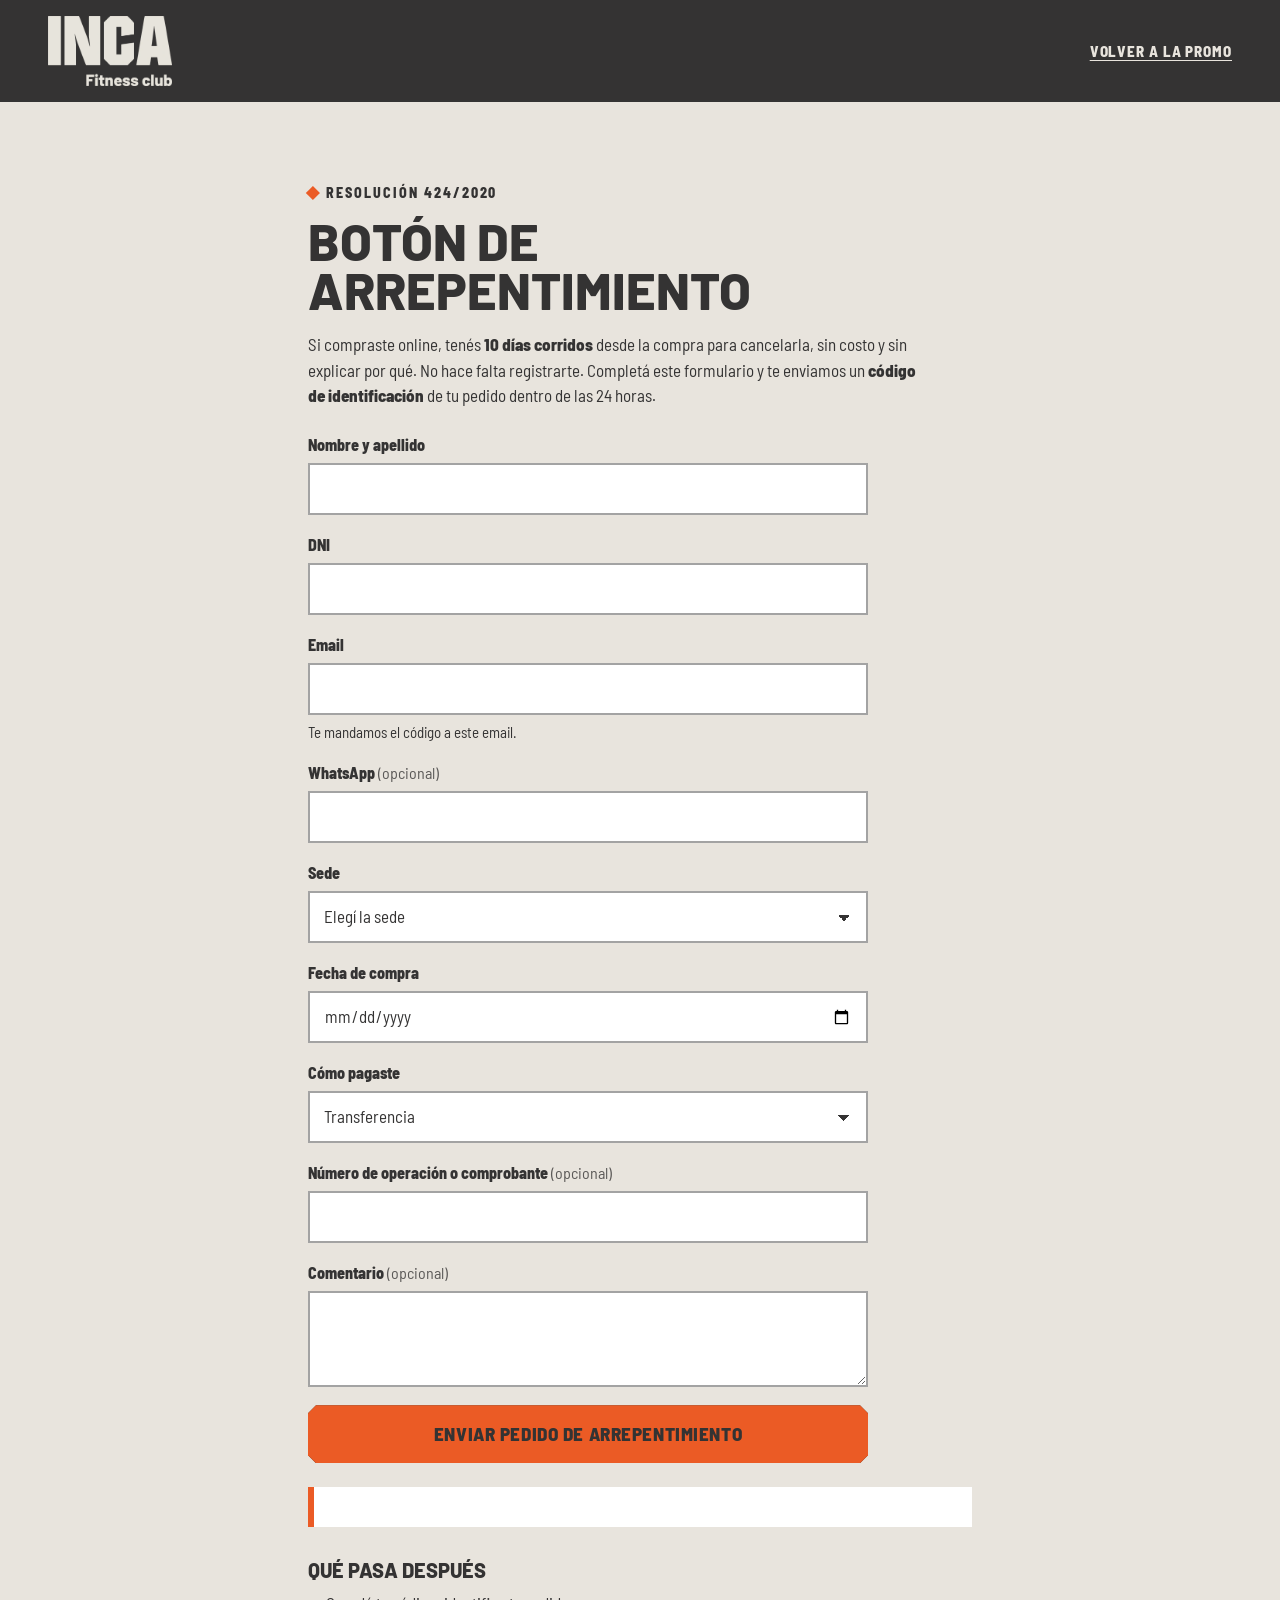
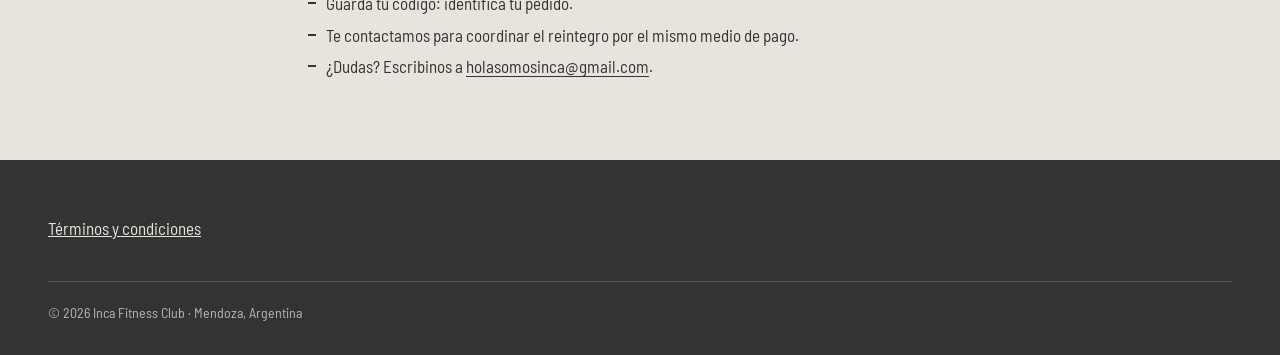
==== arrepentimiento.html @ 37b3ba37 "Add files via upload" ====
<!doctype html>
<html lang="es-AR" class="no-js">
<head>
  <meta charset="utf-8">
  <meta name="viewport" content="width=device-width, initial-scale=1, viewport-fit=cover">
  <title>Botón de arrepentimiento · Inca Fitness Club</title>
  <meta name="description" content="Cancelá tu compra online de Inca Fitness Club dentro de los 10 días corridos, sin registrarte.">
  <meta name="theme-color" content="#343333">
  <link rel="icon" type="image/png" sizes="32x32" href="assets/img/favicon-32.png">
  <link rel="apple-touch-icon" href="assets/img/apple-touch-icon.png">
  <link rel="stylesheet" href="css/styles.css?v=2">
  <script>document.documentElement.className=document.documentElement.className.replace('no-js','js');</script>
  <script src="promos.js?v=2" defer></script>
</head>
<body class="pagina-legal">

<header class="cabecera">
  <div class="wrap">
    <a href="index.html"><img src="assets/img/logo-inca-crema.webp" width="640" height="361" alt="Inca Fitness Club · volver a la promo"></a>
    <a class="volver" href="index.html">Volver a la promo</a>
  </div>
</header>

<main class="wrap legal">
  <p class="ceja">Resolución 424/2020</p>
  <h1>Botón de arrepentimiento</h1>
  <p>Si compraste online, tenés <strong>10 días corridos</strong> desde la compra para cancelarla, sin costo y sin explicar por qué. No hace falta registrarte. Completá este formulario y te enviamos un <strong>código de identificación</strong> de tu pedido dentro de las 24 horas.</p>

  <form class="form" id="form-arrepentimiento" novalidate>
    <div class="campo">
      <label class="campo__label" for="a-nombre">Nombre y apellido</label>
      <input id="a-nombre" name="nombre" type="text" autocomplete="name" required maxlength="80">
      <p class="campo__error" data-error="nombre" hidden>Escribí tu nombre y apellido.</p>
    </div>
    <div class="campo">
      <label class="campo__label" for="a-dni">DNI</label>
      <input id="a-dni" name="dni" type="text" inputmode="numeric" required maxlength="12">
      <p class="campo__error" data-error="dni" hidden>Escribí tu DNI, solo números.</p>
    </div>
    <div class="campo">
      <label class="campo__label" for="a-email">Email</label>
      <input id="a-email" name="email" type="email" autocomplete="email" required maxlength="120">
      <p class="campo__ayuda">Te mandamos el código a este email.</p>
      <p class="campo__error" data-error="email" hidden>Revisá el email.</p>
    </div>
    <div class="campo">
      <label class="campo__label" for="a-whatsapp">WhatsApp <span class="campo__opcional">(opcional)</span></label>
      <input id="a-whatsapp" name="whatsapp" type="tel" inputmode="tel" autocomplete="tel" maxlength="20">
    </div>
    <div class="campo">
      <label class="campo__label" for="a-sede">Sede</label>
      <select id="a-sede" name="sede" required>
        <option value="">Elegí la sede</option>
        <option>Ciudad</option><option>Godoy Cruz</option><option>Guaymallén</option><option>Carrodilla</option><option>Tupungato</option>
      </select>
      <p class="campo__error" data-error="sede" hidden>Elegí la sede.</p>
    </div>
    <div class="campo">
      <label class="campo__label" for="a-fecha">Fecha de compra</label>
      <input id="a-fecha" name="fechaCompra" type="date" required>
      <p class="campo__error" data-error="fechaCompra" hidden>Indicá la fecha de compra.</p>
    </div>
    <div class="campo">
      <label class="campo__label" for="a-pago">Cómo pagaste</label>
      <select id="a-pago" name="medioPago">
        <option>Transferencia</option>
        <option>Tarjeta de crédito</option>
      </select>
    </div>
    <div class="campo">
      <label class="campo__label" for="a-operacion">Número de operación o comprobante <span class="campo__opcional">(opcional)</span></label>
      <input id="a-operacion" name="operacion" type="text" maxlength="60">
    </div>
    <div class="campo">
      <label class="campo__label" for="a-comentario">Comentario <span class="campo__opcional">(opcional)</span></label>
      <textarea id="a-comentario" name="comentario" maxlength="500"></textarea>
    </div>
    <div class="trampa" aria-hidden="true"><label>No completar <input name="website" tabindex="-1" autocomplete="off"></label></div>
    <button type="submit" class="btn btn--ancho"><span class="btn__txt">Enviar pedido de arrepentimiento</span></button>
    <noscript><p>Si no podés usar este formulario, escribí a <a href="mailto:holasomosinca@gmail.com?subject=Bot%C3%B3n%20de%20arrepentimiento">holasomosinca@gmail.com</a> con tu nombre, DNI, sede y fecha de compra.</p></noscript>
  </form>

  <div class="codigo" id="resultado" hidden tabindex="-1" aria-live="polite"></div>

  <h2>Qué pasa después</h2>
  <ul>
    <li>Guardá tu código: identifica tu pedido.</li>
    <li>Te contactamos para coordinar el reintegro por el mismo medio de pago.</li>
    <li>¿Dudas? Escribinos a <a href="mailto:holasomosinca@gmail.com">holasomosinca@gmail.com</a>.</li>
  </ul>
</main>

<footer class="pie">
  <div class="wrap">
    <p><a class="volver" href="terminos.html" style="color:var(--crema)">Términos y condiciones</a></p>
    <p class="pie__copy">© 2026 Inca Fitness Club · Mendoza, Argentina</p>
  </div>
</footer>

<script>
/* Botón de arrepentimiento: genera el código, lo guarda en la planilla y ofrece enviarlo por email. */
document.addEventListener('DOMContentLoaded', () => {
  const form = document.getElementById('form-arrepentimiento');
  const res = document.getElementById('resultado');
  const A = (window.INCA && window.INCA.ajustes) || {};
  const email = A.emailContacto || 'holasomosinca@gmail.com';
  const reglas = {
    nombre: (v) => v.trim().length >= 2,
    dni: (v) => /^\d{6,9}$/.test(v.replace(/\D/g, '')),
    email: (v) => /^[^\s@]+@[^\s@]+\.[^\s@]{2,}$/.test(v.trim()),
    sede: (v) => !!v,
    fechaCompra: (v) => !!v
  };
  const validar = (el) => {
    const ok = reglas[el.name](el.value);
    const err = form.querySelector(`[data-error="${el.name}"]`);
    el.setAttribute('aria-invalid', String(!ok));
    if (err) { err.id = err.id || 'error-' + el.name; err.hidden = ok; ok ? el.removeAttribute('aria-describedby') : el.setAttribute('aria-describedby', err.id); }
    return ok;
  };
  Object.keys(reglas).forEach((n) => form.elements[n].addEventListener('blur', (e) => { if (e.target.value) validar(e.target); }));

  form.addEventListener('submit', (e) => {
    e.preventDefault();
    if (form.elements.website.value) return;
    const malos = Object.keys(reglas).map((n) => form.elements[n]).filter((el) => !validar(el));
    if (malos.length) { malos[0].focus(); return; }

    const hoy = new Date();
    const pad = (n) => String(n).padStart(2, '0');
    const azar = Math.random().toString(36).slice(2, 6).toUpperCase();
    const codigo = `ARR-${hoy.getFullYear()}${pad(hoy.getMonth() + 1)}${pad(hoy.getDate())}-${azar}`;
    const datos = { tipo: 'arrepentimiento', codigo, fecha: hoy.toISOString() };
    ['nombre', 'dni', 'email', 'whatsapp', 'sede', 'fechaCompra', 'medioPago', 'operacion', 'comentario'].forEach((n) => { datos[n] = form.elements[n].value.trim(); });

    let enviado = false;
    const url = (A.urlPlanilla || '').trim();
    if (url) {
      const body = new URLSearchParams(datos);
      try { enviado = navigator.sendBeacon ? navigator.sendBeacon(url, body) : false; } catch (err) { enviado = false; }
      if (!enviado) { fetch(url, { method: 'POST', mode: 'no-cors', body, keepalive: true }).catch(() => {}); enviado = true; }
    }

    const cuerpo = `Pedido de arrepentimiento\nCódigo: ${codigo}\nNombre: ${datos.nombre}\nDNI: ${datos.dni}\nEmail: ${datos.email}\nWhatsApp: ${datos.whatsapp}\nSede: ${datos.sede}\nFecha de compra: ${datos.fechaCompra}\nMedio de pago: ${datos.medioPago}\nOperación: ${datos.operacion}\nComentario: ${datos.comentario}`;
    const mailto = `mailto:${email}?subject=${encodeURIComponent('Botón de arrepentimiento ' + codigo)}&body=${encodeURIComponent(cuerpo)}`;
    const esc = (s) => String(s).replace(/[&<>"']/g, (c) => ({ '&': '&amp;', '<': '&lt;', '>': '&gt;', '"': '&quot;', "'": '&#39;' }[c]));
    res.innerHTML = `
      <p class="ceja">Tu código de arrepentimiento</p>
      <p class="codigo__valor">${esc(codigo)}</p>
      <p>${enviado
        ? `Recibimos tu pedido. Te lo confirmamos por email a <strong>${esc(datos.email)}</strong> dentro de las 24 horas.`
        : 'Para terminar, mandanos tu pedido por email con el botón de abajo.'}</p>
      <a class="${enviado ? 'boton-linea' : 'btn btn--ancho'}" href="${mailto}"><span class="btn__txt">${enviado ? 'Enviar también por email' : 'Enviar pedido por email'}</span></a>`;
    form.hidden = true;
    res.hidden = false;
    res.focus();
  });
});
</script>
</body>
</html>
---- css/styles.css ----
/* =====================================================================
   INCA FITNESS CLUB · Landing de promociones
   Estilos base. Colores y letras: solo los del manual de marca v1.0.
   ===================================================================== */

/* ---------- Fuentes (Barlow, servidas desde el proyecto) ---------- */
@font-face{font-family:"Barlow";src:url(../assets/fonts/barlow-800.woff2) format("woff2");font-weight:800;font-style:normal;font-display:swap}
@font-face{font-family:"Barlow Semi Condensed";src:url(../assets/fonts/barlow-semi-condensed-400.woff2) format("woff2");font-weight:400;font-style:normal;font-display:swap}
@font-face{font-family:"Barlow Semi Condensed";src:url(../assets/fonts/barlow-semi-condensed-600.woff2) format("woff2");font-weight:600;font-style:normal;font-display:swap}
@font-face{font-family:"Barlow Semi Condensed";src:url(../assets/fonts/barlow-semi-condensed-800.woff2) format("woff2");font-weight:800;font-style:normal;font-display:swap}

/* ---------- Tokens ---------- */
:root{
  /* Color: manual de marca (3 colores + blanco para respirar) */
  --naranja:#EB5B25;
  --carbon:#343333;
  --crema:#E8E4DD;
  --blanco:#FFFFFF;
  --cta:var(--naranja);
  --cta-ink:var(--carbon);            /* crema sobre naranja no se lee: letra carbón */
  --ink:var(--carbon);
  --bg:var(--crema);
  --surface:var(--blanco);
  --line:rgba(52,51,51,.16);
  --line-dark:rgba(232,228,221,.18);
  --muted:rgba(52,51,51,.78);
  --muted-dark:rgba(232,228,221,.74);
  --gris-claro:#6F6D6B;               /* texto secundario sobre blanco (contraste 5:1) */
  --error:var(--naranja);

  /* Letras */
  --font-display:"Barlow","Barlow Semi Condensed",system-ui,-apple-system,"Segoe UI",sans-serif;
  --font-body:"Barlow Semi Condensed",system-ui,-apple-system,"Segoe UI",sans-serif;

  /* Forma: esquinas cortadas, salen de la C de INCA */
  --chaflan-sm:8px;
  --chaflan:14px;
  --chaflan-lg:clamp(20px,5vw,34px);
  --tilt:-4deg;                       /* inclinación de la etiqueta naranja */

  /* Movimiento: sólido y directo. Entra rápido, frena firme, sin rebotes.
     El único rebote es el sello de la oferta. */
  --ease:cubic-bezier(.2,.9,.25,1);
  --ease-io:cubic-bezier(.7,0,.2,1);
  --ease-pop:cubic-bezier(.3,1.55,.5,1);
  --dur:.55s;
  --dist:36px;
  --stagger:60ms;
  --t-hover:.18s;

  /* Espacio */
  --gutter:clamp(16px,5vw,48px);
  --maxw:1200px;
  --section-y:clamp(64px,11vw,128px);
}

/* ---------- Base ---------- */
*,*::before,*::after{box-sizing:border-box}
html{-webkit-text-size-adjust:100%;text-size-adjust:100%;scroll-behavior:smooth}
@media (prefers-reduced-motion:reduce){html{scroll-behavior:auto}}
body{margin:0;background:var(--bg);color:var(--ink);font-family:var(--font-body);font-size:1.0625rem;line-height:1.5;overflow-x:clip;-webkit-font-smoothing:antialiased}
img,svg,video{display:block;max-width:100%;height:auto}
a{color:inherit}
button{font:inherit;color:inherit}
h1,h2,h3,p,ul,ol,figure{margin:0}
ul,ol{padding:0;list-style:none}
:focus-visible{outline:3px solid currentColor;outline-offset:3px}
.sr-only{position:absolute!important;width:1px;height:1px;padding:0;margin:-1px;overflow:hidden;clip:rect(0,0,0,0);white-space:nowrap;border:0}
.wrap{width:100%;max-width:calc(var(--maxw) + var(--gutter)*2);margin-inline:auto;padding-inline:var(--gutter)}

/* Marcador visible de dato pendiente (se borra cuando llega el dato real) */
.completar{background:var(--naranja);color:var(--carbon);font-weight:800;padding:0 .3em;font-style:normal}

/* ---------- Esquinas cortadas (chaflán) ---------- */
.chaflan{--c:var(--chaflan);clip-path:polygon(var(--c) 0,calc(100% - var(--c)) 0,100% var(--c),100% calc(100% - var(--c)),calc(100% - var(--c)) 100%,var(--c) 100%,0 calc(100% - var(--c)),0 var(--c))}

/* ---------- Ceja (etiqueta chica sobre títulos) ---------- */
.ceja{display:flex;align-items:center;gap:.6em;font-family:var(--font-body);font-weight:800;font-size:.875rem;letter-spacing:.14em;text-transform:uppercase}
.ceja::before{content:"";flex:none;width:.7em;height:.7em;background:var(--naranja);transform:rotate(45deg)}

/* ---------- Títulos ---------- */
.titulo{font-family:var(--font-display);font-weight:800;text-transform:uppercase;line-height:.95;letter-spacing:-.01em;font-size:clamp(2rem,8vw,3.5rem)}

/* ---------- Botón principal: bloque naranja con su bloque sólido detrás ---------- */
.btn{--btn-sombra:var(--carbon);position:relative;isolation:isolate;display:inline-flex;align-items:center;justify-content:center;gap:.6em;min-height:58px;padding:.85em 1.5em .8em;border:0;background:none;color:var(--cta-ink);font-family:var(--font-body);font-weight:800;font-size:1.1875rem;line-height:1.1;letter-spacing:.03em;text-transform:uppercase;text-decoration:none;cursor:pointer;-webkit-tap-highlight-color:transparent;touch-action:manipulation}
.btn::before,.btn::after{content:"";position:absolute;inset:0;z-index:-1;--c:var(--chaflan-sm);clip-path:polygon(var(--c) 0,calc(100% - var(--c)) 0,100% var(--c),100% calc(100% - var(--c)),calc(100% - var(--c)) 100%,var(--c) 100%,0 calc(100% - var(--c)),0 var(--c))}
.btn::after{background:var(--btn-sombra);z-index:-2}
.btn::before{background:var(--cta);transition:transform var(--t-hover) var(--ease)}
.btn__txt,.btn__flecha{transition:transform var(--t-hover) var(--ease)}
.btn__flecha{width:1.1em;height:1.1em;flex:none}
.btn--oscuro{--btn-sombra:var(--crema)}
.btn--ancho{width:100%}
.btn--compacto{min-height:50px;padding:.6em 1.1em}
@media (hover:hover) and (pointer:fine){
  .btn:hover::before,.btn:hover .btn__txt{transform:translate(-4px,-4px)}
  .btn:hover .btn__flecha{transform:translate(2px,-4px)}
}
.btn:active::before,.btn:active .btn__txt,.btn:active .btn__flecha{transform:translate(0,0) scale(.97)}
.btn:focus-visible{outline:3px solid var(--btn-sombra);outline-offset:4px}
.btn[disabled]{opacity:.6;pointer-events:none}

/* ---------- Sello: la etiqueta naranja inclinada (sale de tus posts) ---------- */
.sello{display:inline-flex;flex-direction:column;align-items:flex-start;background:var(--naranja);color:var(--carbon);font-family:var(--font-display);font-weight:800;text-transform:uppercase;line-height:.95;padding:.45em .65em .5em;transform:rotate(var(--tilt));transform-origin:20% 60%}
.sello__a{font-size:clamp(1.55rem,6.6vw,2.25rem);letter-spacing:-.005em}
.sello__b{font-family:var(--font-body);font-size:1.25rem;letter-spacing:.02em;margin-top:.2em}
.sello--chico .sello__a{font-size:1.375rem}
.sello--chico .sello__b{font-size:1.1875rem}

/* =====================================================================
   PRIMERA PANTALLA (lo que se ve al tocar la historia)
   Ocupa justo el alto del celular. Los tamaños usan "svh" (alto chico
   de la pantalla) para que entre todo también en el navegador de
   Instagram, que es más bajo porque tiene barras arriba y abajo.
   ===================================================================== */
.portada{position:relative;overflow:hidden;isolation:isolate;display:flex;min-height:100vh;min-height:100svh;background:var(--carbon);color:var(--crema)}
.portada__fondo{position:absolute;inset:0;z-index:-1;background:var(--carbon)}
.portada__fondo video{width:100%;height:100%;object-fit:cover;filter:grayscale(1) contrast(1.1) brightness(.4)}
/* Velo carbón: más oscuro donde va el texto, para que se lea siempre
   (medido cuadro por cuadro: el 365 naranja queda con contraste 3:1 o más) */
.portada__fondo::after{content:"";position:absolute;inset:0;background:linear-gradient(180deg,rgba(52,51,51,.5) 0%,rgba(52,51,51,.78) 22%,rgba(52,51,51,.84) 55%,rgba(52,51,51,.93) 100%)}
.portada__inner{display:flex;flex-direction:column;gap:clamp(10px,2.2svh,24px);padding-block:clamp(12px,2.4svh,26px) calc(clamp(14px,2.6svh,28px) + env(safe-area-inset-bottom))}
.portada__logo{width:124px;height:auto;flex:none}                   /* manual: nunca menos de 120 de ancho */
.portada__centro{flex:1;display:flex;flex-direction:column;justify-content:center;align-items:flex-start;gap:clamp(8px,1.6svh,16px)}
.portada__titulo{font-family:var(--font-display);font-weight:800;text-transform:uppercase}
.portada__num{display:block;color:var(--naranja);font-size:min(46vw,22svh);line-height:.8;letter-spacing:-.045em;margin-left:-.05em;padding-top:.04em}
.portada__txt{display:block;font-size:min(8.2vw,5.4svh);line-height:.94;letter-spacing:-.005em;margin-top:.3em;max-width:14ch}
.portada__sello{margin-top:6px}
.portada__accion{display:grid;gap:clamp(10px,1.8svh,16px)}
@media (max-height:640px){.portada .sello__b{display:none}}

/* Contador hasta el cierre de la promo */
.contador{display:grid;gap:8px}
.contador__label{display:flex;align-items:center;gap:.55em;font-weight:800;font-size:.9375rem;letter-spacing:.05em;text-transform:uppercase;line-height:1.2}
.contador__label::before{content:"";flex:none;width:.6em;height:.6em;background:var(--naranja);transform:rotate(45deg)}
.contador__cajas{display:grid;grid-template-columns:repeat(4,minmax(0,1fr));gap:8px}
.contador__cajas[hidden]{display:none}
.contador__caja{--c:6px;display:flex;align-items:baseline;justify-content:center;gap:.28em;padding:9px 4px 8px;background:rgba(232,228,221,.1);clip-path:polygon(var(--c) 0,calc(100% - var(--c)) 0,100% var(--c),100% calc(100% - var(--c)),calc(100% - var(--c)) 100%,var(--c) 100%,0 calc(100% - var(--c)),0 var(--c))}
.contador__caja b{font-family:var(--font-display);font-weight:800;font-size:clamp(1.5rem,6.6vw,2rem);line-height:1;font-variant-numeric:tabular-nums}
.contador__caja small{font-size:.8125rem;font-weight:600;color:var(--muted-dark)}

@media (min-width:900px){
  .portada__inner{display:grid;grid-template-columns:minmax(0,1fr) minmax(0,.75fr);grid-template-rows:auto 1fr auto;column-gap:clamp(40px,6vw,96px);padding-block:28px 44px}
  .portada__logo{width:150px}
  .portada__inner > *{grid-column:1}
  .portada__accion{max-width:520px}
  .portada__txt{max-width:16ch}
  .portada__sello{margin-top:14px}
  /* En la compu el video va enmarcado a la derecha, sin texto encima */
  .portada__fondo{--c:var(--chaflan-lg);inset:auto;z-index:0;top:50%;right:max(var(--gutter),calc((100vw - var(--maxw)) / 2));height:min(84vh,780px);aspect-ratio:9/16;translate:0 -50%;clip-path:polygon(var(--c) 0,calc(100% - var(--c)) 0,100% var(--c),100% calc(100% - var(--c)),calc(100% - var(--c)) 100%,var(--c) 100%,0 calc(100% - var(--c)),0 var(--c))}
  .portada__fondo video{filter:grayscale(1) contrast(1.05) brightness(.9)}
  .portada__fondo::after{background:rgba(52,51,51,.18)}
  .portada__inner{position:relative;z-index:1}
}

/* Firma: el 365 entra deslizándose, el sello cae y el botón da un empujón.
   El titular y el botón NO se ocultan nunca: se ven desde el primer instante. */
@media (prefers-reduced-motion:no-preference){
  .portada--play .portada__num{animation:num-in .8s var(--ease) both}
  .portada--play .portada__sello{animation:sello-cae .42s var(--ease-pop) .45s both}
  .portada--play .portada__btn{animation:empuje .5s var(--ease) 1s both}
}
@keyframes num-in{from{transform:translateY(10%) scale(.94)}to{transform:none}}
@keyframes sello-in{from{transform:rotate(-16deg) scale(1.8);opacity:0}to{transform:rotate(var(--tilt)) scale(1);opacity:1}}
/* El sello de la primera pantalla nunca arranca invisible: solo cae y se acomoda */
@keyframes sello-cae{from{transform:rotate(-14deg) scale(1.35)}to{transform:rotate(var(--tilt)) scale(1)}}
@keyframes empuje{0%,100%{transform:none}40%{transform:scale(1.04)}}

/* =====================================================================
   SECCIONES
   ===================================================================== */
.seccion{padding-block:var(--section-y)}
.seccion--crema{background:var(--crema);color:var(--carbon)}
.seccion--blanca{background:var(--blanco);color:var(--carbon)}
.seccion--carbon{background:var(--carbon);color:var(--crema)}
.seccion .titulo{margin:14px 0 18px;max-width:18ch}
.seccion__intro{max-width:52ch;font-size:1.125rem;color:var(--muted);margin-bottom:32px}
.seccion--carbon .seccion__intro{color:var(--muted-dark)}

/* Condiciones debajo de las sedes */
.condiciones{display:grid;gap:8px;margin-top:28px;max-width:70ch;font-size:.9375rem;color:var(--muted)}
.condiciones li{position:relative;padding-left:18px}
.condiciones li::before{content:"";position:absolute;left:0;top:.62em;width:8px;height:2px;background:var(--carbon)}

/* ---------- Sedes y precios ---------- */
.sedes{display:grid;gap:14px}
.sede{--c:var(--chaflan);display:grid;gap:16px;align-content:start;padding:22px 20px 20px;background:var(--blanco);color:var(--carbon);clip-path:polygon(var(--c) 0,calc(100% - var(--c)) 0,100% var(--c),100% calc(100% - var(--c)),calc(100% - var(--c)) 100%,var(--c) 100%,0 calc(100% - var(--c)),0 var(--c))}
.sede__nombre{font-family:var(--font-display);font-weight:800;text-transform:uppercase;font-size:1.75rem;line-height:1}
.sede__dir{color:var(--gris-claro);font-size:.9375rem;line-height:1.35;margin-top:6px}
.sede__precio{display:flex;flex-wrap:wrap;align-items:center;gap:8px 14px}
.sede__monto{font-family:var(--font-display);font-weight:800;font-size:clamp(2.2rem,10vw,2.75rem);line-height:.9;letter-spacing:-.02em;white-space:nowrap}
.sede__ahorro{background:var(--naranja);color:var(--carbon);font-weight:800;font-size:1.1875rem;line-height:1;padding:.3em .5em;text-transform:uppercase;letter-spacing:.02em;rotate:var(--tilt)}
.sede__acciones{display:flex;flex-wrap:wrap;gap:10px}
.sede__acciones .btn{flex:1 1 100%}
.boton-linea{display:inline-flex;align-items:center;gap:.5em;min-height:44px;padding:.5em 1em;border:2px solid var(--carbon);font-weight:800;font-size:.9375rem;letter-spacing:.04em;text-transform:uppercase;text-decoration:none;color:var(--carbon);background:transparent;transition:transform var(--t-hover) var(--ease)}
.boton-linea svg{width:1.15em;height:1.15em;flex:none}
@media (hover:hover) and (pointer:fine){.boton-linea:hover{transform:translateY(-2px)}}
.boton-linea:active{transform:scale(.97)}
@media (min-width:760px){.sedes{grid-template-columns:repeat(2,minmax(0,1fr))}}
@media (min-width:1100px){.sedes{grid-template-columns:repeat(3,minmax(0,1fr))}}

/* ---------- Cómo comprar ---------- */
.pasos{display:grid;gap:28px;counter-reset:paso;position:relative;z-index:1}
.paso{display:grid;grid-template-columns:auto 1fr;column-gap:18px;row-gap:4px;align-items:start;align-content:start}
.paso__num{grid-row:span 2;display:grid;place-items:center;width:64px;height:64px;background:var(--carbon);color:var(--crema);font-family:var(--font-display);font-weight:800;font-size:2.25rem;line-height:1;--c:12px;clip-path:polygon(var(--c) 0,calc(100% - var(--c)) 0,100% var(--c),100% calc(100% - var(--c)),calc(100% - var(--c)) 100%,var(--c) 100%,0 calc(100% - var(--c)),0 var(--c))}
.paso:last-child .paso__num{background:var(--naranja);color:var(--carbon)}
.paso__titulo{font-family:var(--font-display);font-weight:800;text-transform:uppercase;font-size:1.375rem;line-height:1.05;margin-top:6px}
.paso p{color:var(--muted)}
.pasos__linea{display:none}
@media (min-width:900px){
  .wrap:has(> .pasos){position:relative}
  .pasos{grid-template-columns:repeat(3,1fr);gap:40px}
  .paso{grid-template-columns:1fr;row-gap:10px}
  .paso__num{grid-row:auto;width:80px;height:80px;font-size:2.75rem}
  .pasos__linea{display:block;position:relative;height:4px;background:var(--naranja);margin-top:-4px;transform-origin:left center}
  .pasos{padding-bottom:28px}
}

/* ---------- Por qué Inca ---------- */
.porque{display:grid;gap:clamp(36px,6vw,72px);align-items:center}
.beneficios{display:grid;gap:26px;margin-top:10px}
.beneficio{display:grid;gap:6px;padding-top:18px;border-top:1px solid var(--line-dark)}
.beneficio__num{display:flex;align-items:baseline;gap:.25em;font-family:var(--font-display);font-weight:800;text-transform:uppercase;font-size:clamp(2.6rem,10vw,3.6rem);line-height:.9;color:var(--naranja)}
.beneficio__num small{font-size:.42em;color:var(--crema);letter-spacing:.02em}
.beneficio > p:last-child{color:var(--muted-dark);max-width:44ch}
.porque__foto{--c:var(--chaflan-lg);width:min(100%,420px);justify-self:center;aspect-ratio:4/5;background:#2b2a2a;overflow:hidden}
.porque__foto img{width:100%;height:100%;object-fit:cover;object-position:30% 30%}
@media (min-width:900px){.porque{grid-template-columns:1.2fr .8fr}.porque__foto{justify-self:end}}

/* ---------- Comunidad ---------- */
.comunidad{display:grid;gap:28px}
.collage{display:grid;grid-template-columns:1fr 1fr;gap:14px;align-items:start}
.collage__foto{--c:var(--chaflan);overflow:hidden;rotate:var(--rot,0deg);background:var(--carbon)}
.collage__foto img{width:100%;height:100%;object-fit:cover}
.collage__foto--ancha{grid-column:1 / -1;aspect-ratio:3/2}
.collage__foto:not(.collage__foto--ancha){aspect-ratio:3/4}
.collage__foto:nth-child(3){margin-top:28px}
@media (min-width:900px){
  .comunidad{grid-template-columns:.8fr 1.2fr;align-items:center}
  .collage{grid-template-columns:1.25fr 1fr 1fr;gap:18px}
  .collage__foto--ancha{grid-column:auto;aspect-ratio:4/5}
  .collage__foto:nth-child(2){margin-top:48px}
  .collage__foto:nth-child(3){margin-top:-24px}
  .collage__foto--ancha img{object-position:58% 50%}
}

/* ---------- Preguntas frecuentes ---------- */
.faq{display:grid;gap:24px}
@media (min-width:900px){.faq{grid-template-columns:.75fr 1.25fr;align-items:start}.faq__cabeza{position:sticky;top:32px}}
.faq__lista{border-top:2px solid var(--carbon)}
.pregunta{border-bottom:1px solid var(--line)}
.pregunta summary{display:flex;justify-content:space-between;align-items:center;gap:16px;min-height:60px;padding:16px 0;cursor:pointer;list-style:none;font-weight:800;font-size:1.125rem;line-height:1.25}
.pregunta summary::-webkit-details-marker{display:none}
.pregunta summary::after{content:"";flex:none;width:18px;height:18px;background:linear-gradient(var(--carbon),var(--carbon)) center/100% 3px no-repeat,linear-gradient(var(--carbon),var(--carbon)) center/3px 100% no-repeat;transition:transform var(--t-hover) var(--ease)}
.pregunta[open] summary::after{transform:rotate(45deg)}
.pregunta p{padding:0 0 20px;max-width:60ch;color:var(--muted)}
.faq__dudas{display:grid;gap:10px;padding-top:28px}
.faq__dudas > p{font-weight:800;font-size:1.125rem}
.enlace-wa{display:inline-flex;align-items:center;gap:.6em;justify-self:start;min-height:48px;padding:.6em 1.1em;border:2px solid currentColor;background:transparent;font-weight:800;font-size:1rem;letter-spacing:.03em;text-transform:uppercase;cursor:pointer;transition:transform var(--t-hover) var(--ease)}
.enlace-wa svg{width:1.3em;height:1.3em;flex:none}
@media (hover:hover) and (pointer:fine){.enlace-wa:hover{transform:translateY(-2px)}}
.enlace-wa:active{transform:scale(.97)}

/* ---------- Cierre naranja ---------- */
.cierre{position:relative;overflow:hidden;background:var(--naranja);color:var(--carbon);padding-block:clamp(72px,12vw,140px)}
.cierre__inner{position:relative;z-index:1;display:flex;flex-direction:column;align-items:flex-start;gap:22px}
.cierre__titulo{max-width:16ch;font-size:clamp(2.3rem,9.5vw,4.4rem)}
.cierre__gigante{position:absolute;z-index:0;right:-.18em;bottom:-.2em;font-family:var(--font-display);font-weight:800;font-size:clamp(14rem,70vw,38rem);line-height:.8;letter-spacing:-.04em;color:rgba(52,51,51,.1);pointer-events:none;user-select:none;white-space:nowrap}
.sello--carbon{background:var(--carbon);color:var(--crema)}
.estado{display:flex;align-items:center;gap:.55em;font-weight:800;font-size:1.0625rem;line-height:1.25}
.estado::before{content:"";flex:none;width:.6em;height:.6em;background:var(--naranja);transform:rotate(45deg)}
.estado:empty{display:none}
.estado--cierre{font-size:1.1875rem}
.estado--cierre::before{background:var(--carbon)}
.btn--carbon{--cta:var(--carbon);--cta-ink:var(--crema);--btn-sombra:var(--crema)}
.enlace-wa--cierre{font-size:1.1875rem}

/* ---------- Pie ---------- */
.pie{background:var(--carbon);color:var(--crema);padding-block:56px 32px}
.pie__grid{display:grid;gap:36px}
.pie__logo{width:150px}
.pie__lema{margin-top:14px;font-family:var(--font-display);font-weight:800;text-transform:uppercase;letter-spacing:.06em}
.pie__titulo{font-family:var(--font-display);font-weight:800;text-transform:uppercase;font-size:1.125rem;margin-bottom:10px}
.pie__legal > p{font-size:.9375rem;color:var(--muted-dark);max-width:70ch}
.pie__links{display:grid;gap:10px;margin:20px 0 24px;font-size:.9375rem}
.pie__links a{color:var(--crema);text-underline-offset:3px}
.btn-arrepentimiento{display:inline-flex;align-items:center;min-height:48px;padding:.6em 1.2em;border:2px solid var(--crema);color:var(--crema);font-weight:800;letter-spacing:.06em;text-transform:uppercase;text-decoration:none}
.btn-arrepentimiento:hover{background:var(--crema);color:var(--carbon)}
.pie__copy{margin-top:40px;padding-top:20px;border-top:1px solid var(--line-dark);font-size:.875rem;color:var(--muted-dark)}
@media (min-width:900px){.pie__grid{grid-template-columns:1fr 2fr}}

/* ---------- Barra fija del celular ---------- */
.barra{position:fixed;left:0;right:0;bottom:0;z-index:50;display:flex;align-items:center;justify-content:space-between;gap:12px;padding:10px var(--gutter) calc(10px + env(safe-area-inset-bottom));background:var(--carbon);color:var(--crema);border-top:1px solid var(--line-dark);transition:transform .32s var(--ease)}
.barra__texto{display:grid;line-height:1.15;min-width:0}
.barra__texto strong{font-family:var(--font-display);font-weight:800;text-transform:uppercase;font-size:1.0625rem}
.barra__texto span{font-size:.9375rem;color:var(--muted-dark);white-space:nowrap;overflow:hidden;text-overflow:ellipsis}
.btn--chico{--btn-sombra:var(--crema);min-height:48px;padding:.6em 1.05em;font-size:1.1875rem;flex:none}
.barra.is-oculta{transform:translateY(110%)}
body{padding-bottom:76px}
@media (min-width:900px){.barra{display:none}body{padding-bottom:0}}

/* =====================================================================
   HOJA DE COMPRA (diálogo): sede → precio → forma de pago
   En el celular sube desde abajo, como las hojas de Instagram.
   ===================================================================== */
.hoja{border:0;padding:0;margin:auto auto 0;width:100%;max-width:560px;max-height:92vh;max-height:92dvh;overflow:auto;overscroll-behavior:contain;background:var(--crema);color:var(--carbon)}
.hoja::backdrop{background:rgba(52,51,51,.78)}
@media (min-width:700px){.hoja{margin:auto;--c:var(--chaflan);clip-path:polygon(var(--c) 0,calc(100% - var(--c)) 0,100% var(--c),100% calc(100% - var(--c)),calc(100% - var(--c)) 100%,var(--c) 100%,0 calc(100% - var(--c)),0 var(--c))}}
@media (prefers-reduced-motion:no-preference){.hoja[open]{animation:hoja-in .34s var(--ease) both}}
@keyframes hoja-in{from{transform:translateY(48px)}to{transform:none}}
.hoja__cabeza{position:sticky;top:0;z-index:2;display:flex;align-items:center;gap:12px;min-height:60px;padding:8px 8px 8px 20px;background:var(--carbon);color:var(--crema)}
.hoja__titulo{flex:1;font-family:var(--font-display);font-weight:800;text-transform:uppercase;font-size:1.375rem;line-height:1}
.hoja__paso{flex:1;font-weight:800;font-size:.875rem;letter-spacing:.12em;text-transform:uppercase;color:var(--muted-dark)}
.hoja__volver{display:inline-flex;align-items:center;gap:.4em;min-height:44px;padding:0 6px 0 0;border:0;background:none;color:var(--crema);font-weight:800;font-size:.9375rem;letter-spacing:.06em;text-transform:uppercase;cursor:pointer}
.hoja__volver[hidden]{display:none}
.hoja__volver svg{width:18px;height:18px;flex:none}
.hoja__cerrar{display:grid;place-items:center;width:44px;height:44px;border:0;background:transparent;color:var(--crema);cursor:pointer}
.hoja__cerrar svg{width:22px;height:22px}

.vista{display:grid;gap:16px;padding:20px 20px calc(24px + env(safe-area-inset-bottom))}
.vista[hidden]{display:none}
.vista__titulo{font-family:var(--font-display);font-weight:800;text-transform:uppercase;font-size:clamp(1.75rem,7.6vw,2.25rem);line-height:.95;outline:none}
.vista__titulo span{background:linear-gradient(transparent 64%,var(--naranja) 64%);padding-inline:.04em}
.vista__nota{font-size:.9375rem;color:var(--muted)}
:where(.vista) > p{font-size:1.0625rem}
.vista__fila{display:flex;flex-wrap:wrap;align-items:center;justify-content:space-between;gap:4px 12px;margin-top:-8px}
.vista__fila p{font-weight:600;color:var(--muted)}
.enlace{min-height:44px;border:0;background:none;padding:0;color:var(--carbon);font-weight:800;font-size:1rem;text-decoration:underline;text-decoration-thickness:2px;text-underline-offset:4px;cursor:pointer}

/* Botones grandes para elegir (sede y forma de pago) */
.eleccion-lista{display:grid;gap:10px}
.eleccion{--c:var(--chaflan-sm);width:100%;display:grid;grid-template-columns:minmax(0,1fr) auto;align-items:center;gap:4px 14px;padding:14px 16px 15px;border:0;background:var(--blanco);color:var(--carbon);text-align:left;cursor:pointer;-webkit-tap-highlight-color:transparent;clip-path:polygon(var(--c) 0,calc(100% - var(--c)) 0,100% var(--c),100% calc(100% - var(--c)),calc(100% - var(--c)) 100%,var(--c) 100%,0 calc(100% - var(--c)),0 var(--c));transition:transform var(--t-hover) var(--ease),box-shadow var(--t-hover) var(--ease)}
.eleccion__nombre{font-family:var(--font-display);font-weight:800;text-transform:uppercase;font-size:1.5rem;line-height:1}
.eleccion__detalle{grid-column:1;font-size:.875rem;line-height:1.3;color:var(--gris-claro)}
.eleccion svg{grid-column:2;grid-row:1 / span 2;width:24px;height:24px;color:var(--naranja)}
@media (hover:hover) and (pointer:fine){.eleccion:hover{box-shadow:inset 5px 0 0 var(--naranja);transform:translateX(2px)}}
.eleccion:active{transform:scale(.98)}
.eleccion:focus-visible{outline:none;box-shadow:inset 0 0 0 3px var(--carbon)}

/* Precio de la sede elegida */
.precio-final{--c:var(--chaflan);display:grid;gap:6px;padding:18px 18px 16px;background:var(--blanco);clip-path:polygon(var(--c) 0,calc(100% - var(--c)) 0,100% var(--c),100% calc(100% - var(--c)),calc(100% - var(--c)) 100%,var(--c) 100%,0 calc(100% - var(--c)),0 var(--c))}
.precio-final__antes{font-weight:600;font-size:1rem;color:var(--gris-claro)}
.precio-final__antes s{text-decoration-thickness:2px}
.precio-final__monto{font-family:var(--font-display);font-weight:800;font-size:clamp(3rem,17vw,4.75rem);line-height:.88;letter-spacing:-.025em;white-space:nowrap}
.precio-final__detalle{font-weight:600;font-size:1rem}
.vista .sello{justify-self:start;margin:4px 0 2px 4px}
.incluye{display:grid;gap:10px;border-top:1px solid var(--line);padding-top:16px}
.incluye li{display:grid;grid-template-columns:18px 1fr;gap:10px;align-items:start;line-height:1.35}
.incluye li::before{content:"";width:12px;height:12px;margin-top:.3em;background:var(--naranja);clip-path:polygon(3px 0,9px 0,12px 3px,12px 9px,9px 12px,3px 12px,0 9px,0 3px)}
.vista .estado{font-size:.9375rem}
/* El botón de pago queda siempre a la vista, pegado abajo de la hoja */
.vista__accion{position:sticky;bottom:0;z-index:1;display:grid;gap:10px;margin:0 -20px calc(-24px - env(safe-area-inset-bottom));padding:12px 20px calc(14px + env(safe-area-inset-bottom));background:var(--crema);border-top:1px solid var(--line)}
.form__legal{font-size:.875rem;color:var(--muted);text-align:center}
.form__resumen{font-weight:800;font-size:1.0625rem;padding:12px 14px;background:var(--blanco);border-left:4px solid var(--naranja)}

/* Pago: datos de transferencia y botón de la procesadora */
.datos-banco{display:grid;gap:10px;background:var(--blanco);padding:16px}
.dato{display:grid;grid-template-columns:1fr auto;gap:4px 12px;align-items:center}
.dato__label{grid-column:1 / -1;font-size:.8125rem;font-weight:800;letter-spacing:.1em;text-transform:uppercase;color:var(--muted)}
.dato__valor{font-weight:800;font-size:1.125rem;word-break:break-all}
.copiar{min-height:44px;padding:.4em .9em;border:2px solid var(--carbon);background:transparent;font-weight:800;font-size:.875rem;letter-spacing:.06em;text-transform:uppercase;cursor:pointer}
.boton-pago-externo{display:grid;justify-items:start;gap:10px}

/* Lista de WhatsApp por sede */
.lista-wa{display:grid;padding:8px 20px calc(20px + env(safe-area-inset-bottom))}
.lista-wa a{display:flex;align-items:center;justify-content:space-between;gap:12px;min-height:60px;padding:12px 0;border-bottom:1px solid var(--line);text-decoration:none}
.lista-wa strong{font-family:var(--font-display);font-weight:800;text-transform:uppercase;font-size:1.25rem}
.lista-wa span{font-size:.9375rem;color:var(--muted)}
.lista-wa svg{width:22px;height:22px;flex:none}

/* =====================================================================
   FORMULARIOS (página de arrepentimiento)
   ===================================================================== */
.form{display:grid;gap:18px}
.campo{display:grid;gap:6px;border:0;margin:0;padding:0;min-width:0}
.campo[hidden]{display:none}
.campo__label{font-weight:800;font-size:1rem;padding:0}
.campo__opcional{font-weight:400;color:var(--muted)}
.campo__ayuda{font-size:.9375rem;color:var(--muted)}
.campo input,.campo select{width:100%;min-height:52px;padding:10px 14px;border:2px solid rgba(52,51,51,.45);border-radius:0;background:var(--blanco);color:var(--carbon);font:inherit;font-size:1.0625rem;-webkit-appearance:none;appearance:none}
.campo select{background-image:linear-gradient(45deg,transparent 50%,var(--carbon) 50%),linear-gradient(135deg,var(--carbon) 50%,transparent 50%);background-position:calc(100% - 22px) 52%,calc(100% - 16px) 52%;background-size:6px 6px;background-repeat:no-repeat;padding-right:40px}
.campo input:focus-visible,.campo select:focus-visible{outline:3px solid var(--carbon);outline-offset:1px;border-color:var(--carbon)}
.campo [aria-invalid="true"]{border-color:var(--carbon);box-shadow:inset 6px 0 0 var(--naranja)}
.campo__error{display:flex;gap:.5em;align-items:flex-start;font-weight:800;font-size:.9375rem}
.campo__error::before{content:"!";flex:none;display:grid;place-items:center;width:1.25em;height:1.25em;background:var(--naranja);color:var(--carbon);font-size:.8125rem;margin-top:.1em}
.campo__error[hidden]{display:none}
.trampa{position:absolute;left:-9999px;width:1px;height:1px;overflow:hidden}

/* =====================================================================
   PÁGINAS LEGALES (términos y arrepentimiento)
   ===================================================================== */
.pagina-legal{padding-bottom:0}
.cabecera{background:var(--carbon);color:var(--crema);padding-block:16px}
.cabecera .wrap{display:flex;align-items:center;justify-content:space-between;gap:16px}
.cabecera img{width:124px}
.cabecera a.volver{color:var(--crema);font-weight:800;font-size:.9375rem;text-transform:uppercase;letter-spacing:.06em;text-underline-offset:3px}
.legal{max-width:760px;padding-block:clamp(40px,8vw,80px)}
.legal h1{font-family:var(--font-display);font-weight:800;text-transform:uppercase;font-size:clamp(2rem,8vw,3.2rem);line-height:.95;margin:14px 0 18px}
.legal h2{font-family:var(--font-display);font-weight:800;text-transform:uppercase;font-size:1.25rem;line-height:1.1;margin:32px 0 10px}
.legal p,.legal li{color:var(--carbon);max-width:68ch}
.legal p + p{margin-top:10px}
.legal ul{display:grid;gap:6px;margin-top:8px}
.legal ul li{position:relative;padding-left:18px}
.legal ul li::before{content:"";position:absolute;left:0;top:.65em;width:8px;height:2px;background:var(--carbon)}
.legal a{text-underline-offset:3px}
.legal .aviso{margin:18px 0 8px}
.legal .form{padding:0;margin-top:24px;max-width:560px}
.legal textarea{width:100%;min-height:96px;padding:10px 14px;border:2px solid rgba(52,51,51,.45);background:var(--blanco);color:var(--carbon);font:inherit;font-size:1.0625rem;border-radius:0;resize:vertical}
.legal textarea:focus-visible{outline:3px solid var(--carbon);outline-offset:1px}
.codigo{display:grid;gap:12px;margin-top:24px;padding:20px;background:var(--blanco);border-left:6px solid var(--naranja)}
.codigo__valor{font-family:var(--font-display);font-weight:800;font-size:clamp(1.6rem,7vw,2.4rem);letter-spacing:.02em;line-height:1}
.pagina-legal .pie{margin-top:0}
.pagina-legal{padding-bottom:0!important}

/* =====================================================================
   ANIMACIONES AL SCROLLEAR
   Solo existen si main.js agregó la clase "anim" (y nunca con reducir movimiento).
   Se anima solo transform (translate/scale/rotate) y opacity.
   ===================================================================== */
.anim [data-reveal]{opacity:0;translate:0 var(--dist);transition:opacity var(--dur) var(--ease),translate var(--dur) var(--ease)}
.anim [data-reveal="izq"]{translate:calc(var(--dist) * -1) 0}
.anim [data-reveal="foto"]{translate:0 calc(var(--dist) * 1.4);rotate:-7deg;transition:opacity var(--dur) var(--ease),translate calc(var(--dur) * 1.2) var(--ease),rotate calc(var(--dur) * 1.4) var(--ease)}
.anim [data-reveal].is-in{opacity:1;translate:0 0}
.anim [data-reveal="foto"].is-in{rotate:var(--rot,0deg)}
.anim [data-titulo]{overflow:hidden;padding-top:.14em;margin-top:calc(14px - .14em);padding-bottom:.06em}
.anim [data-titulo] > span{display:block;translate:0 108%;transition:translate calc(var(--dur) * 1.15) var(--ease)}
.anim [data-titulo].is-in > span{translate:0 0}
.anim [data-sello]:not(.is-in){opacity:0}
.anim [data-sello].is-in{animation:sello-in .42s var(--ease-pop) both}
.anim [data-linea]{scale:0 1;transition:scale .9s var(--ease-io) .2s}
.anim [data-linea].is-in{scale:1 1}
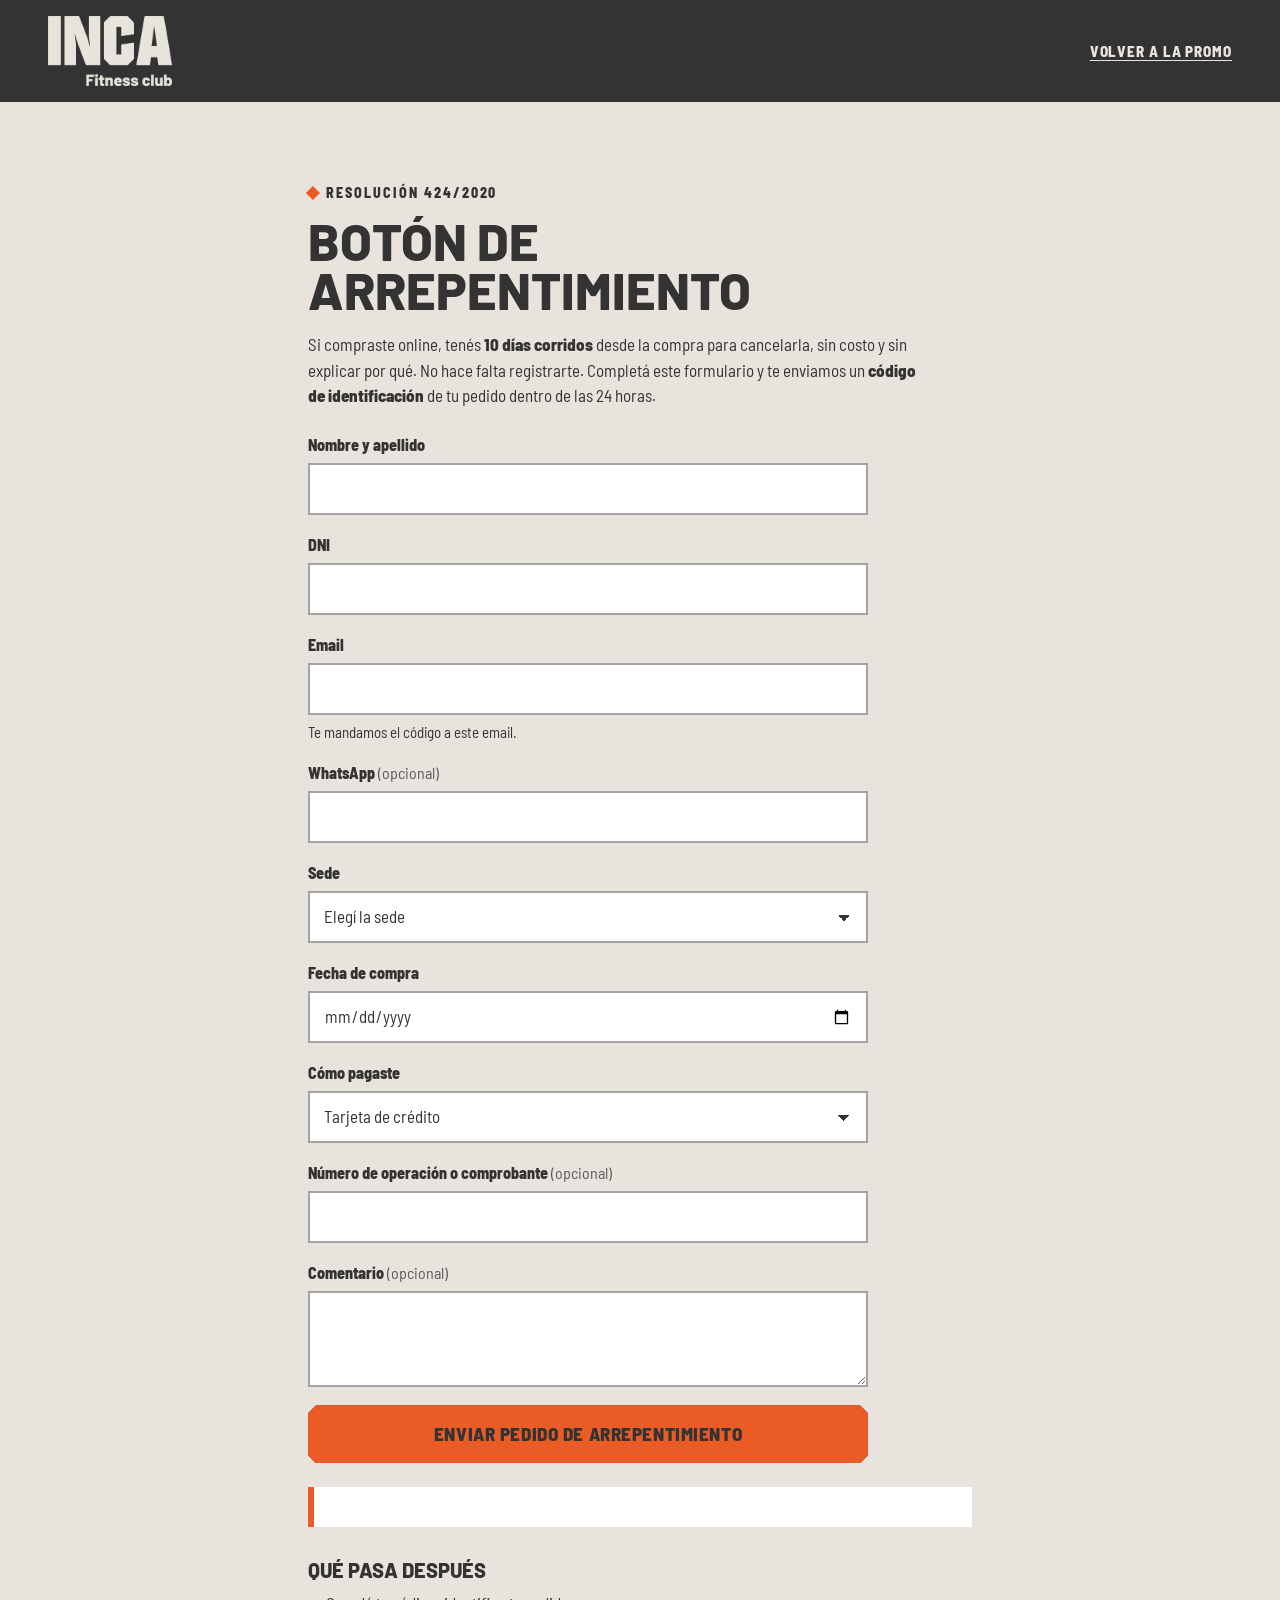
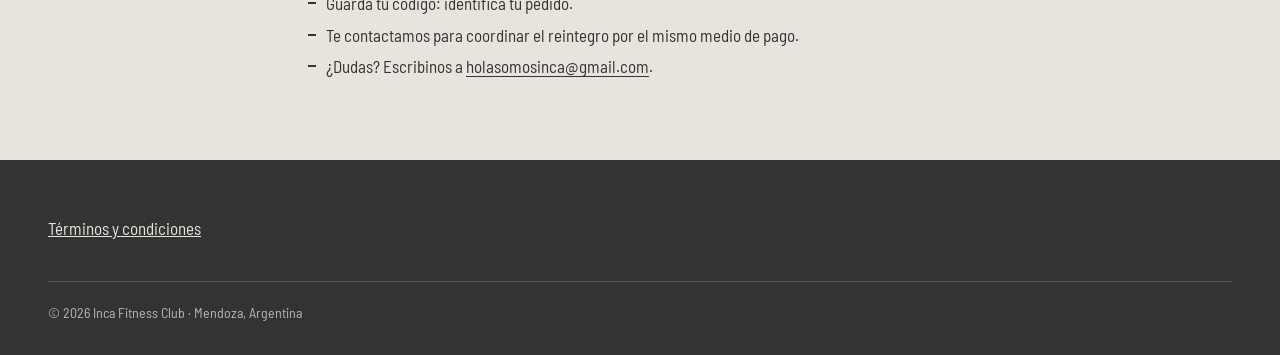
==== commit c1d51a0f: "Add files via upload" ====
--- a/arrepentimiento.html
+++ b/arrepentimiento.html
@@ -8,9 +8,9 @@
   <meta name="theme-color" content="#343333">
   <link rel="icon" type="image/png" sizes="32x32" href="assets/img/favicon-32.png">
   <link rel="apple-touch-icon" href="assets/img/apple-touch-icon.png">
-  <link rel="stylesheet" href="css/styles.css?v=2">
+  <link rel="stylesheet" href="css/styles.css?v=3">
   <script>document.documentElement.className=document.documentElement.className.replace('no-js','js');</script>
-  <script src="promos.js?v=2" defer></script>
+  <script src="promos.js?v=3" defer></script>
 </head>
 <body class="pagina-legal">
 
@@ -51,7 +51,7 @@
       <label class="campo__label" for="a-sede">Sede</label>
       <select id="a-sede" name="sede" required>
         <option value="">Elegí la sede</option>
-        <option>Ciudad</option><option>Godoy Cruz</option><option>Guaymallén</option><option>Carrodilla</option><option>Tupungato</option>
+        <option>Carrodilla</option><option>Ciudad</option><option>Godoy Cruz</option><option>Guaymallén</option><option>Tupungato</option>
       </select>
       <p class="campo__error" data-error="sede" hidden>Elegí la sede.</p>
     </div>
@@ -63,8 +63,8 @@
     <div class="campo">
       <label class="campo__label" for="a-pago">Cómo pagaste</label>
       <select id="a-pago" name="medioPago">
-        <option>Transferencia</option>
         <option>Tarjeta de crédito</option>
+        <option>Débito directo (CBU)</option>
       </select>
     </div>
     <div class="campo">
--- a/css/styles.css
+++ b/css/styles.css
@@ -116,17 +116,32 @@
 .portada__fondo{position:absolute;inset:0;z-index:-1;background:var(--carbon)}
 .portada__fondo video{width:100%;height:100%;object-fit:cover;filter:grayscale(1) contrast(1.1) brightness(.4)}
 /* Velo carbón: más oscuro donde va el texto, para que se lea siempre
-   (medido cuadro por cuadro: el 365 naranja queda con contraste 3:1 o más) */
+   (medido cuadro por cuadro: el naranja grande queda con contraste 3:1 o más) */
 .portada__fondo::after{content:"";position:absolute;inset:0;background:linear-gradient(180deg,rgba(52,51,51,.5) 0%,rgba(52,51,51,.78) 22%,rgba(52,51,51,.84) 55%,rgba(52,51,51,.93) 100%)}
-.portada__inner{display:flex;flex-direction:column;gap:clamp(10px,2.2svh,24px);padding-block:clamp(12px,2.4svh,26px) calc(clamp(14px,2.6svh,28px) + env(safe-area-inset-bottom))}
-.portada__logo{width:124px;height:auto;flex:none}                   /* manual: nunca menos de 120 de ancho */
-.portada__centro{flex:1;display:flex;flex-direction:column;justify-content:center;align-items:flex-start;gap:clamp(8px,1.6svh,16px)}
-.portada__titulo{font-family:var(--font-display);font-weight:800;text-transform:uppercase}
-.portada__num{display:block;color:var(--naranja);font-size:min(46vw,22svh);line-height:.8;letter-spacing:-.045em;margin-left:-.05em;padding-top:.04em}
-.portada__txt{display:block;font-size:min(8.2vw,5.4svh);line-height:.94;letter-spacing:-.005em;margin-top:.3em;max-width:14ch}
-.portada__sello{margin-top:6px}
+.portada__inner{display:flex;flex-direction:column;gap:clamp(8px,1.8svh,20px);padding-block:clamp(10px,2svh,22px) calc(clamp(14px,2.6svh,28px) + env(safe-area-inset-bottom))}
+.portada__top{display:flex;justify-content:flex-end}
+.portada__logo{width:120px;height:auto;flex:none}                   /* manual: nunca menos de 120 de ancho */
+
+/* Cinta "Black Week": de lado a lado, inclinada como el sello, con el texto que se repite */
+/* El margen de arriba crece con el ancho: cuanto más ancha la pantalla, más sube la punta derecha de la cinta */
+.cinta{position:relative;z-index:1;width:120vw;margin:max(clamp(4px,1.2svh,12px),calc(4vw - 8px)) calc(50% - 60vw) clamp(4px,1.2svh,12px);transform:rotate(var(--tilt));background:var(--crema);color:var(--carbon);overflow:hidden;padding:.42em 0 .36em}
+.cinta__pista{display:flex;width:max-content}
+.cinta__pista span{display:inline-flex;align-items:center;font-family:var(--font-display);font-weight:800;font-size:clamp(1.125rem,5vw,1.5rem);line-height:1;letter-spacing:.06em;text-transform:uppercase;white-space:nowrap}
+.cinta__pista span::after{content:"";width:.45em;height:.45em;margin:0 .85em;background:var(--naranja);transform:rotate(45deg)}
+@media (prefers-reduced-motion:no-preference){.cinta__pista{animation:cinta 28s linear infinite}}
+@keyframes cinta{to{transform:translateX(-50%)}}
+
+.portada__centro{flex:1;display:flex;flex-direction:column;justify-content:center;align-items:flex-start;gap:clamp(12px,2.6svh,26px)}
+.portada__titulo{font-family:var(--font-display);font-weight:800;text-transform:uppercase;font-size:min(14.4vw,8.4svh);line-height:.9;letter-spacing:-.01em}
+.portada__titulo .linea{display:block}
+.portada__titulo .golpe{color:var(--naranja)}
+
+/* La oferta: bloque naranja inclinado, con "sin interés" como lo más grande */
+.oferta{display:inline-flex;flex-direction:column;align-items:flex-start;margin:6px 0 0 4px;padding:.5em .7em .6em;background:var(--naranja);color:var(--carbon);font-family:var(--font-display);font-weight:800;text-transform:uppercase;line-height:.92;transform:rotate(var(--tilt));transform-origin:20% 60%}
+.oferta__arriba{font-size:max(1.1875rem,min(6.6vw,3.9svh))}
+.oferta__grande{font-size:max(1.75rem,min(12.6vw,7.4svh));letter-spacing:-.01em}
+.oferta__abajo{font-family:var(--font-body);font-size:max(1.1875rem,min(5.4vw,3.3svh));letter-spacing:.02em;margin-top:.32em}
 .portada__accion{display:grid;gap:clamp(10px,1.8svh,16px)}
-@media (max-height:640px){.portada .sello__b{display:none}}
 
 /* Contador hasta el cierre de la promo */
 .contador{display:grid;gap:8px}
@@ -139,27 +154,34 @@
 .contador__caja small{font-size:.8125rem;font-weight:600;color:var(--muted-dark)}
 
 @media (min-width:900px){
-  .portada__inner{display:grid;grid-template-columns:minmax(0,1fr) minmax(0,.75fr);grid-template-rows:auto 1fr auto;column-gap:clamp(40px,6vw,96px);padding-block:28px 44px}
-  .portada__logo{width:150px}
+  .portada__inner{position:relative;z-index:1;display:grid;grid-template-columns:minmax(0,1fr) minmax(0,.7fr);grid-template-rows:auto auto 1fr auto;column-gap:clamp(40px,6vw,96px);padding-block:24px 44px}
   .portada__inner > *{grid-column:1}
+  .portada__inner > .portada__top,.portada__inner > .cinta{grid-column:1 / -1}
+  .portada__logo{width:140px}
+  /* En pantallas anchas la cinta se inclina menos, para no pisar el logo */
+  .cinta{transform:rotate(-2.5deg);margin-block:30px 6px}
   .portada__accion{max-width:520px}
-  .portada__txt{max-width:16ch}
-  .portada__sello{margin-top:14px}
-  /* En la compu el video va enmarcado a la derecha, sin texto encima */
-  .portada__fondo{--c:var(--chaflan-lg);inset:auto;z-index:0;top:50%;right:max(var(--gutter),calc((100vw - var(--maxw)) / 2));height:min(84vh,780px);aspect-ratio:9/16;translate:0 -50%;clip-path:polygon(var(--c) 0,calc(100% - var(--c)) 0,100% var(--c),100% calc(100% - var(--c)),calc(100% - var(--c)) 100%,var(--c) 100%,0 calc(100% - var(--c)),0 var(--c))}
-  .portada__fondo video{filter:grayscale(1) contrast(1.05) brightness(.9)}
-  .portada__fondo::after{background:rgba(52,51,51,.18)}
-  .portada__inner{position:relative;z-index:1}
-}
-
-/* Firma: el 365 entra deslizándose, el sello cae y el botón da un empujón.
+  .portada__titulo{font-size:clamp(3.4rem,6.2vw,5.8rem)}
+  .oferta__arriba{font-size:2rem}
+  .oferta__grande{font-size:3.75rem}
+  .oferta__abajo{font-size:1.375rem}
+  /* En la compu el video va en un panel alto a la derecha, casi a su tamaño real
+     (así no se pixela), con los bordes difuminados para que se funda con el fondo y el texto */
+  .portada__fondo{inset:0 auto 0 calc(64% - 37.5vh);height:100%;aspect-ratio:3/4;-webkit-mask-image:linear-gradient(90deg,transparent 0%,#000 30%,#000 70%,transparent 100%);mask-image:linear-gradient(90deg,transparent 0%,#000 30%,#000 70%,transparent 100%)}
+  .portada__fondo video{filter:grayscale(1) contrast(1.1) brightness(.6)}
+  .portada__fondo::after{background:linear-gradient(90deg,rgba(52,51,51,.72) 0%,rgba(52,51,51,.35) 45%,rgba(52,51,51,.35) 100%)}
+}
+
+/* Firma: "movimiento" sube a su lugar, la oferta cae como un sello y el botón da un empujón.
    El titular y el botón NO se ocultan nunca: se ven desde el primer instante. */
 @media (prefers-reduced-motion:no-preference){
-  .portada--play .portada__num{animation:num-in .8s var(--ease) both}
-  .portada--play .portada__sello{animation:sello-cae .42s var(--ease-pop) .45s both}
+  .portada--play .portada__titulo .golpe{animation:sube .7s var(--ease) both}
+  .portada--play .oferta{animation:oferta-cae .42s var(--ease-pop) .45s both}
   .portada--play .portada__btn{animation:empuje .5s var(--ease) 1s both}
 }
-@keyframes num-in{from{transform:translateY(10%) scale(.94)}to{transform:none}}
+@keyframes sube{from{transform:translateY(18%)}to{transform:none}}
+/* La oferta cae apenas inclinada: aunque la animación no corra, nunca tapa el titular */
+@keyframes oferta-cae{from{transform:rotate(-7deg) scale(1.05)}to{transform:rotate(var(--tilt)) scale(1)}}
 @keyframes sello-in{from{transform:rotate(-16deg) scale(1.8);opacity:0}to{transform:rotate(var(--tilt)) scale(1);opacity:1}}
 /* El sello de la primera pantalla nunca arranca invisible: solo cae y se acomoda */
 @keyframes sello-cae{from{transform:rotate(-14deg) scale(1.35)}to{transform:rotate(var(--tilt)) scale(1)}}
@@ -186,9 +208,16 @@
 .sede{--c:var(--chaflan);display:grid;gap:16px;align-content:start;padding:22px 20px 20px;background:var(--blanco);color:var(--carbon);clip-path:polygon(var(--c) 0,calc(100% - var(--c)) 0,100% var(--c),100% calc(100% - var(--c)),calc(100% - var(--c)) 100%,var(--c) 100%,0 calc(100% - var(--c)),0 var(--c))}
 .sede__nombre{font-family:var(--font-display);font-weight:800;text-transform:uppercase;font-size:1.75rem;line-height:1}
 .sede__dir{color:var(--gris-claro);font-size:.9375rem;line-height:1.35;margin-top:6px}
-.sede__precio{display:flex;flex-wrap:wrap;align-items:center;gap:8px 14px}
+.sede__precio{display:grid;gap:4px}
 .sede__monto{font-family:var(--font-display);font-weight:800;font-size:clamp(2.2rem,10vw,2.75rem);line-height:.9;letter-spacing:-.02em;white-space:nowrap}
-.sede__ahorro{background:var(--naranja);color:var(--carbon);font-weight:800;font-size:1.1875rem;line-height:1;padding:.3em .5em;text-transform:uppercase;letter-spacing:.02em;rotate:var(--tilt)}
+.sede__cuotas{font-weight:600;font-size:1.0625rem}
+.sede__cuotas strong{font-weight:800;text-transform:uppercase;box-shadow:inset 0 -.32em 0 var(--naranja)}
+.sede__mes{font-size:.9375rem;color:var(--gris-claro)}
+
+/* Actividades de cada sede */
+.chips{display:flex;flex-wrap:wrap;gap:6px}
+.chip{padding:.38em .62em .32em;background:var(--crema);color:var(--carbon);font-weight:800;font-size:.8125rem;line-height:1;letter-spacing:.07em;text-transform:uppercase}
+.vista .chip{background:var(--blanco)}
 .sede__acciones{display:flex;flex-wrap:wrap;gap:10px}
 .sede__acciones .btn{flex:1 1 100%}
 .boton-linea{display:inline-flex;align-items:center;gap:.5em;min-height:44px;padding:.5em 1em;border:2px solid var(--carbon);font-weight:800;font-size:.9375rem;letter-spacing:.04em;text-transform:uppercase;text-decoration:none;color:var(--carbon);background:transparent;transition:transform var(--t-hover) var(--ease)}
@@ -322,7 +351,7 @@
 .vista__titulo span{background:linear-gradient(transparent 64%,var(--naranja) 64%);padding-inline:.04em}
 .vista__nota{font-size:.9375rem;color:var(--muted)}
 :where(.vista) > p{font-size:1.0625rem}
-.vista__fila{display:flex;flex-wrap:wrap;align-items:center;justify-content:space-between;gap:4px 12px;margin-top:-8px}
+.vista__fila{display:flex;flex-wrap:wrap;align-items:center;justify-content:space-between;gap:0 12px;margin-top:-10px}
 .vista__fila p{font-weight:600;color:var(--muted)}
 .enlace{min-height:44px;border:0;background:none;padding:0;color:var(--carbon);font-weight:800;font-size:1rem;text-decoration:underline;text-decoration-thickness:2px;text-underline-offset:4px;cursor:pointer}
 
@@ -338,18 +367,25 @@
 
 /* Precio de la sede elegida */
 .precio-final{--c:var(--chaflan);display:grid;gap:6px;padding:18px 18px 16px;background:var(--blanco);clip-path:polygon(var(--c) 0,calc(100% - var(--c)) 0,100% var(--c),100% calc(100% - var(--c)),calc(100% - var(--c)) 100%,var(--c) 100%,0 calc(100% - var(--c)),0 var(--c))}
-.precio-final__antes{font-weight:600;font-size:1rem;color:var(--gris-claro)}
-.precio-final__antes s{text-decoration-thickness:2px}
 .precio-final__monto{font-family:var(--font-display);font-weight:800;font-size:clamp(3rem,17vw,4.75rem);line-height:.88;letter-spacing:-.025em;white-space:nowrap}
-.precio-final__detalle{font-weight:600;font-size:1rem}
+.precio-final__cuotas{font-weight:800;font-size:1.1875rem;line-height:1.25;margin-top:4px}
+.resalte{text-transform:uppercase;box-shadow:inset 0 -.36em 0 var(--naranja)}
+.precio-final__detalle{font-size:.9375rem;line-height:1.35;color:var(--gris-claro)}
+.sello__pre{font-family:var(--font-body);font-size:1.1875rem;letter-spacing:.02em;margin-bottom:.12em}
+.sello--mes .sello__a{font-size:1.75rem}
+/* WhatsApp de la sede, como link */
+.wa-link{display:inline-flex;align-items:center;gap:.45em;min-height:44px;color:var(--carbon);font-weight:600;font-size:1rem;text-decoration:none}
+.wa-link svg{width:22px;height:22px;flex:none}
+.wa-link strong{font-weight:800;text-decoration:underline;text-decoration-thickness:2px;text-underline-offset:3px}
 .vista .sello{justify-self:start;margin:4px 0 2px 4px}
 .incluye{display:grid;gap:10px;border-top:1px solid var(--line);padding-top:16px}
 .incluye li{display:grid;grid-template-columns:18px 1fr;gap:10px;align-items:start;line-height:1.35}
 .incluye li::before{content:"";width:12px;height:12px;margin-top:.3em;background:var(--naranja);clip-path:polygon(3px 0,9px 0,12px 3px,12px 9px,9px 12px,3px 12px,0 9px,0 3px)}
 .vista .estado{font-size:.9375rem}
 /* El botón de pago queda siempre a la vista, pegado abajo de la hoja */
-.vista__accion{position:sticky;bottom:0;z-index:1;display:grid;gap:10px;margin:0 -20px calc(-24px - env(safe-area-inset-bottom));padding:12px 20px calc(14px + env(safe-area-inset-bottom));background:var(--crema);border-top:1px solid var(--line)}
+.vista__accion{position:sticky;bottom:0;z-index:1;display:grid;gap:8px;margin:0 -20px calc(-24px - env(safe-area-inset-bottom));padding:12px 20px calc(12px + env(safe-area-inset-bottom));background:var(--crema);border-top:1px solid var(--line)}
 .form__legal{font-size:.875rem;color:var(--muted);text-align:center}
+.form__legal--izq{text-align:left;margin-top:-6px}
 .form__resumen{font-weight:800;font-size:1.0625rem;padding:12px 14px;background:var(--blanco);border-left:4px solid var(--naranja)}
 
 /* Pago: datos de transferencia y botón de la procesadora */
